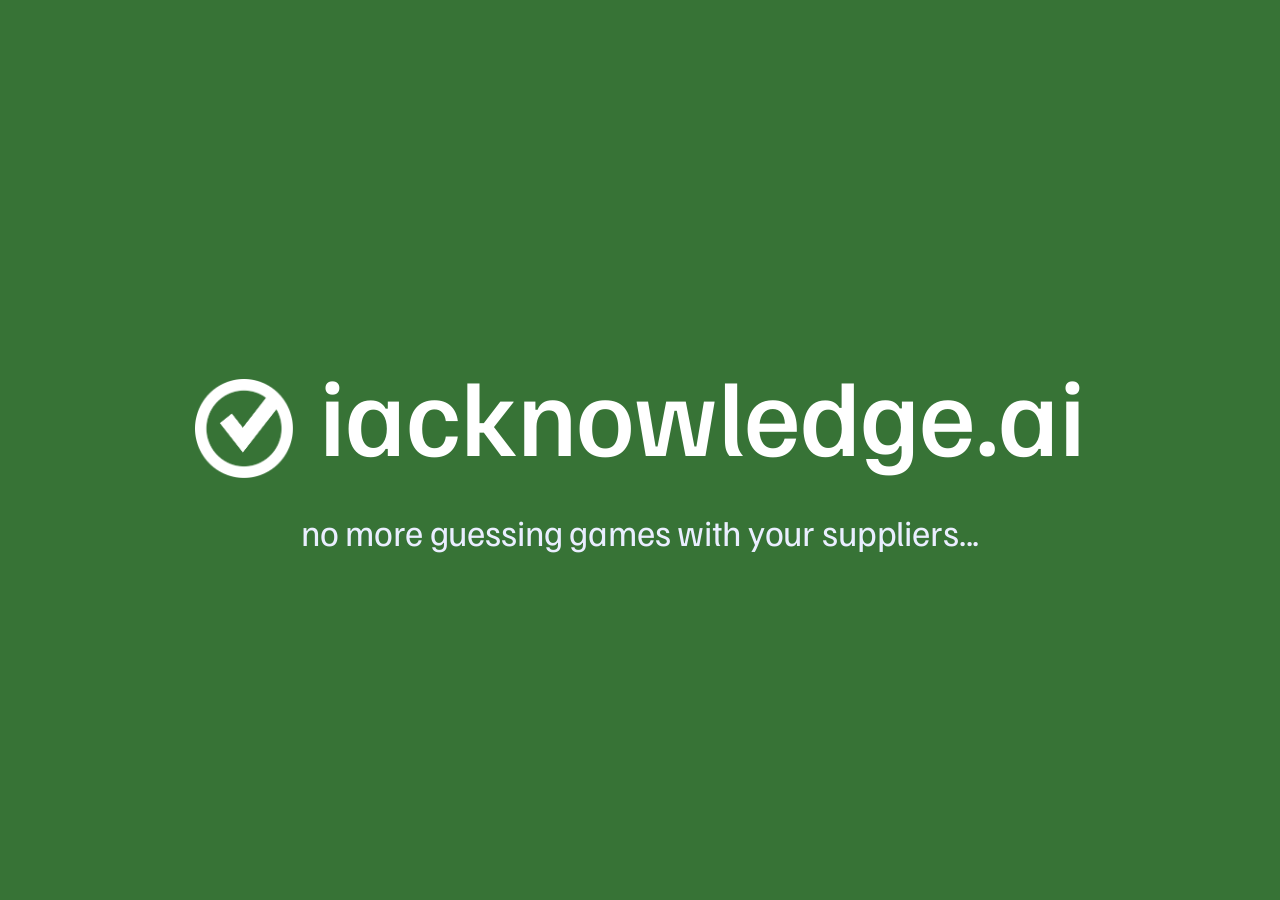
==== index.html @ 92c72c04 "init" ====
<!DOCTYPE html>
<html lang="en">
<head>
    <meta charset="UTF-8">
    <meta name="viewport" content="width=device-width, initial-scale=1.0">
    
    <!-- Favicon -->
    <link rel="icon" type="image/png" href="logo.png">
    <link rel="shortcut icon" type="image/png" href="logo.png">
    <link rel="apple-touch-icon" href="logo.png">
    
    <!-- Primary Meta Tags -->
    <title>iacknowledge.ai - No More Guessing Games With Your Suppliers</title>
    <meta name="title" content="iacknowledge.ai - No More Guessing Games With Your Suppliers">
    <meta name="description" content="iacknowledge.ai helps you eliminate guesswork in supplier communications. Get clear, reliable acknowledgments and streamline your supply chain management.">
    <meta name="keywords" content="supplier management, supply chain, acknowledgment, supplier communication, business automation, supply chain software">
    <meta name="author" content="iacknowledge.ai">
    <meta name="robots" content="index, follow">
    <meta name="language" content="English">
    <meta name="theme-color" content="#377336">
    
    <!-- Open Graph / Facebook -->
    <meta property="og:type" content="website">
    <meta property="og:url" content="https://iacknowledge.ai/">
    <meta property="og:title" content="iacknowledge.ai - No More Guessing Games With Your Suppliers">
    <meta property="og:description" content="iacknowledge.ai helps you eliminate guesswork in supplier communications. Get clear, reliable acknowledgments and streamline your supply chain management.">
    <meta property="og:image" content="https://iacknowledge.ai/logo.png">
    <meta property="og:image:width" content="1200">
    <meta property="og:image:height" content="630">
    <meta property="og:image:alt" content="iacknowledge.ai Logo">
    <meta property="og:site_name" content="iacknowledge.ai">
    
    <!-- Twitter -->
    <meta property="twitter:card" content="summary_large_image">
    <meta property="twitter:url" content="https://iacknowledge.ai/">
    <meta property="twitter:title" content="iacknowledge.ai - No More Guessing Games With Your Suppliers">
    <meta property="twitter:description" content="iacknowledge.ai helps you eliminate guesswork in supplier communications. Get clear, reliable acknowledgments and streamline your supply chain management.">
    <meta property="twitter:image" content="https://iacknowledge.ai/logo.png">
    <meta property="twitter:image:alt" content="iacknowledge.ai Logo">
    
    <!-- Canonical URL -->
    <link rel="canonical" href="https://iacknowledge.ai/">
    
    <!-- Preconnect for performance -->
    <link rel="preconnect" href="https://fonts.googleapis.com">
    <link rel="preconnect" href="https://fonts.gstatic.com" crossorigin>
    <link href="https://fonts.googleapis.com/css2?family=Familjen+Grotesk:wght@400;500;600;700&display=swap" rel="stylesheet">
    <style>
        * {
            margin: 0;
            padding: 0;
            box-sizing: border-box;
        }

        body {
            margin: 0;
            padding: 0;
            min-height: 100vh;
            background: #377336;
        }

        .container {
            min-height: 100vh;
            display: flex;
            flex-direction: column;
            justify-content: center;
            align-items: center;
            padding: 2rem;
            gap: 2rem;
        }

        .header-row {
            display: flex;
            align-items: center;
            justify-content: center;
            gap: clamp(1rem, 2vw, 2rem);
            flex-wrap: wrap;
        }

        .icon-container {
            width: clamp(66px, 7.7vw, 149px);
            height: clamp(66px, 7.7vw, 149px);
            display: flex;
            justify-content: center;
            align-items: center;
            flex-shrink: 0;
            margin-top: 2rem;
        }

        .icon-container img {
            width: 100%;
            height: 100%;
            object-fit: contain;
        }

        h1 {
            text-align: left;
            color: var(--Color-1, white);
            font-family: "Familjen Grotesk";
            font-weight: 500;
            line-height: 120%;
            letter-spacing: -3.254px;
            margin: 0;
            font-size: clamp(32px, 8.5vw, 162.68px);
            letter-spacing: clamp(-0.6px, -0.17vw, -3.254px);
            white-space: nowrap;
        }

        .description {
            text-align: center;
            color: #EAEEFF;
            font-family: "Familjen Grotesk";
            font-weight: 400;
            line-height: 120%;
            letter-spacing: -0.56px;
            margin: 0;
            font-size: clamp(14px, 2.8vw, 56px);
            letter-spacing: clamp(-0.14px, -0.028vw, -0.56px);
            white-space: nowrap;
            width: 100%;
            padding: 0 1rem;
        }

        /* Tablet adjustments */
        @media (max-width: 1024px) {
            .container {
                gap: 1.5rem;
                padding: 1.5rem;
            }

            .icon-container {
                width: clamp(66px, 6.6vw, 133px);
                height: clamp(66px, 6.6vw, 133px);
            }

            h1 {
                font-size: clamp(40px, 7vw, 140px);
            }

            .description {
                font-size: clamp(18px, 2.5vw, 48px);
                letter-spacing: clamp(-0.18px, -0.025vw, -0.48px);
            }
        }

        /* Mobile adjustments */
        @media (max-width: 768px) {
            .container {
                gap: 1.25rem;
                padding: 1rem;
            }

            .header-row {
                gap: 0.75rem;
            }

            .icon-container {
                width: clamp(77px, 11vw, 122px);
                height: clamp(77px, 11vw, 122px);
            }

            h1 {
                font-size: clamp(40px, 8vw, 120px);
                letter-spacing: clamp(-0.7px, -0.15vw, -2.5px);
            }

            .description {
                font-size: clamp(16px, 2.3vw, 36px);
                letter-spacing: clamp(-0.16px, -0.023vw, -0.36px);
            }
        }

        /* Small mobile */
        @media (max-width: 480px) {
            .container {
                gap: 1rem;
                padding: 0.75rem;
            }

            .header-row {
                gap: 0.5rem;
            }

            .icon-container {
                width: clamp(66px, 13.3vw, 99px);
                height: clamp(66px, 13.3vw, 99px);
            }

            h1 {
                font-size: clamp(36px, 7.5vw, 100px);
                letter-spacing: clamp(-0.6px, -0.13vw, -2px);
            }

            .description {
                font-size: clamp(14px, 2vw, 28px);
                letter-spacing: clamp(-0.14px, -0.02vw, -0.28px);
            }
        }

        /* Extra small mobile */
        @media (max-width: 360px) {
            .icon-container {
                width: clamp(55px, 15.5vw, 83px);
                height: clamp(55px, 15.5vw, 83px);
            }

            h1 {
                font-size: clamp(30px, 7vw, 80px);
                letter-spacing: clamp(-0.5px, -0.12vw, -1.8px);
            }

            .description {
                font-size: clamp(12px, 1.8vw, 24px);
                letter-spacing: clamp(-0.12px, -0.018vw, -0.24px);
            }
        }
    </style>
</head>
<body>
    <div class="container">
        <div class="header-row">
            <div class="icon-container">
                <img src="icon.png" alt="iacknowledge.ai icon">
            </div>
            <h1>iacknowledge.ai</h1>
        </div>
        <div class="description">no more guessing games with your suppliers...</div>
    </div>
</body>
</html>
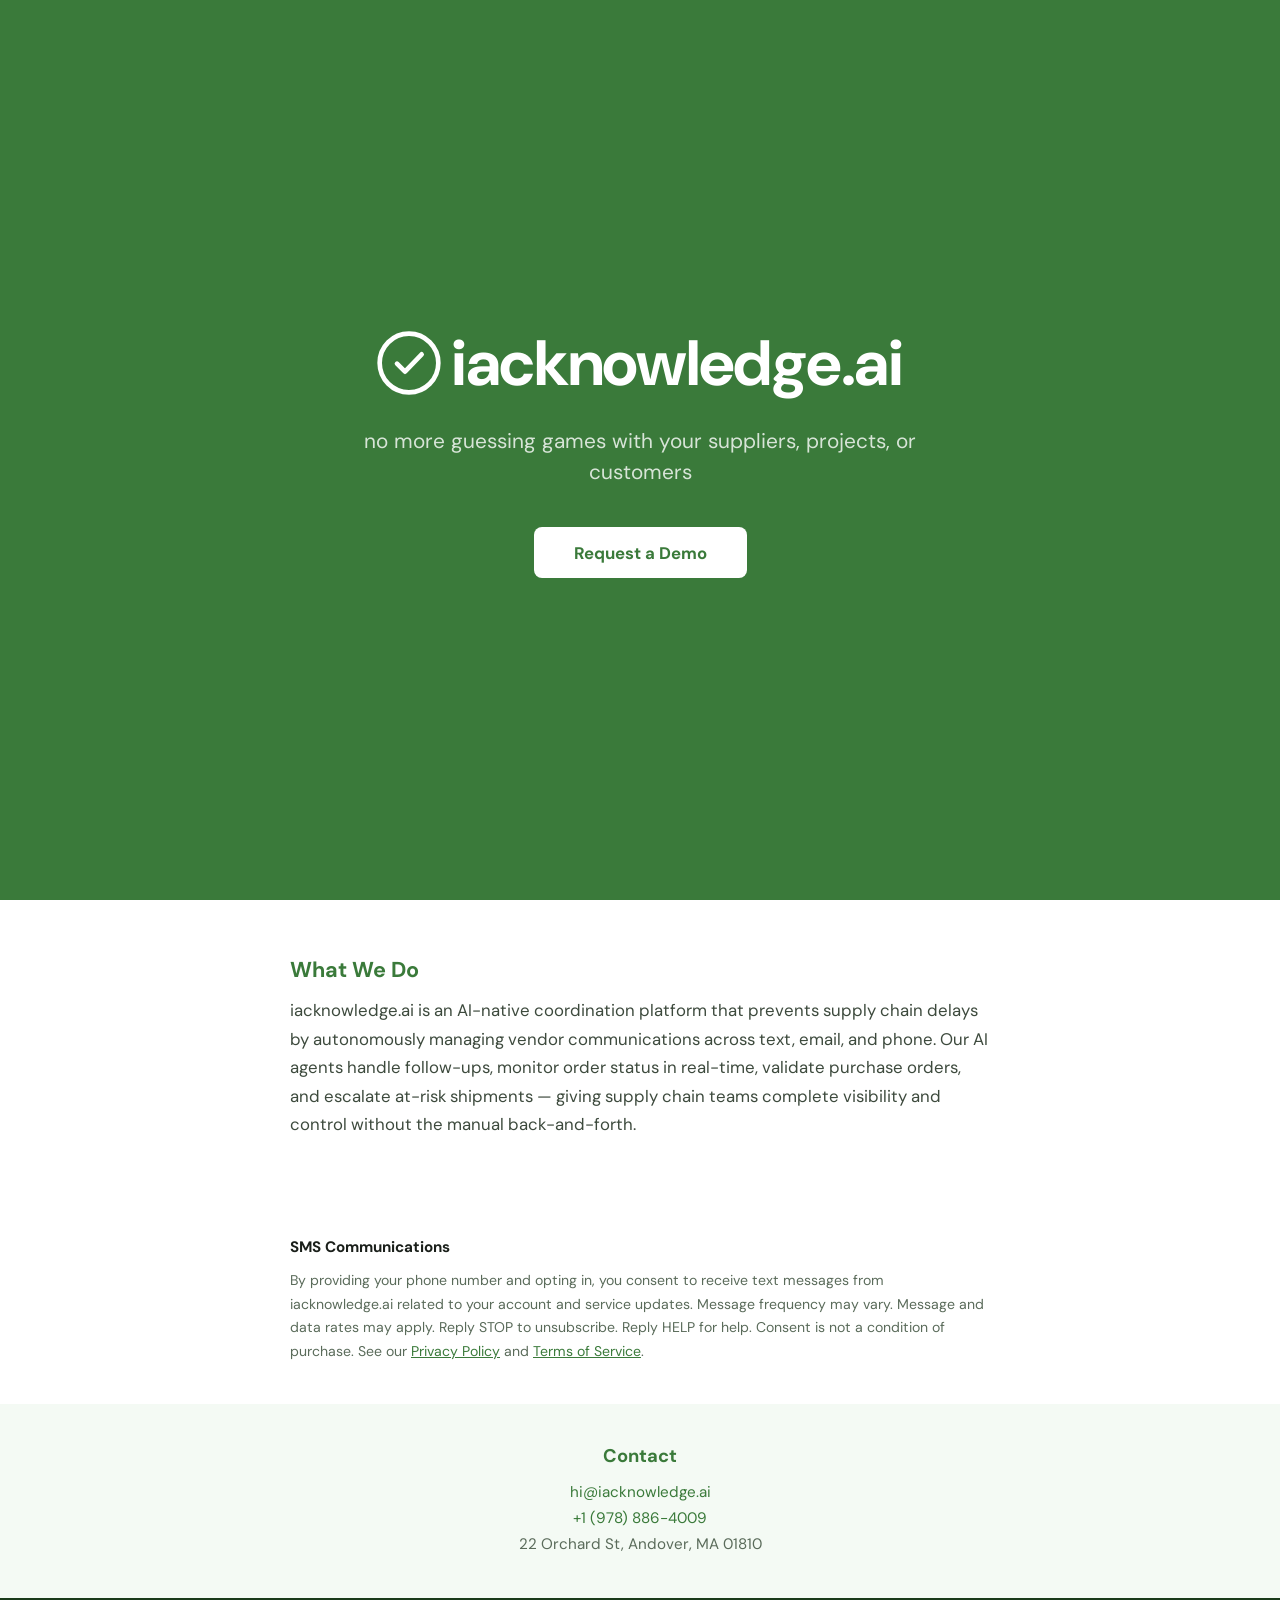
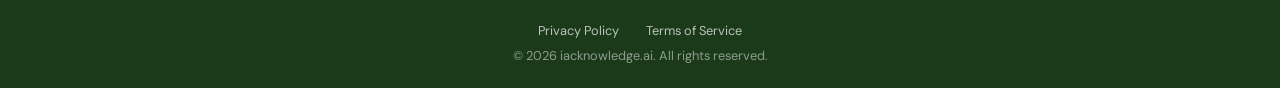
==== commit d60be9db: "Remove old logo and icon files, update index.html with new meta tags and styles, add privacy and ter" ====
--- a/index.html
+++ b/index.html
@@ -1,231 +1,53 @@
 <!DOCTYPE html>
 <html lang="en">
 <head>
-    <meta charset="UTF-8">
-    <meta name="viewport" content="width=device-width, initial-scale=1.0">
-    
-    <!-- Favicon -->
-    <link rel="icon" type="image/png" href="logo.png">
-    <link rel="shortcut icon" type="image/png" href="logo.png">
-    <link rel="apple-touch-icon" href="logo.png">
-    
-    <!-- Primary Meta Tags -->
-    <title>iacknowledge.ai - No More Guessing Games With Your Suppliers</title>
-    <meta name="title" content="iacknowledge.ai - No More Guessing Games With Your Suppliers">
-    <meta name="description" content="iacknowledge.ai helps you eliminate guesswork in supplier communications. Get clear, reliable acknowledgments and streamline your supply chain management.">
-    <meta name="keywords" content="supplier management, supply chain, acknowledgment, supplier communication, business automation, supply chain software">
-    <meta name="author" content="iacknowledge.ai">
-    <meta name="robots" content="index, follow">
-    <meta name="language" content="English">
-    <meta name="theme-color" content="#377336">
-    
-    <!-- Open Graph / Facebook -->
-    <meta property="og:type" content="website">
-    <meta property="og:url" content="https://iacknowledge.ai/">
-    <meta property="og:title" content="iacknowledge.ai - No More Guessing Games With Your Suppliers">
-    <meta property="og:description" content="iacknowledge.ai helps you eliminate guesswork in supplier communications. Get clear, reliable acknowledgments and streamline your supply chain management.">
-    <meta property="og:image" content="https://iacknowledge.ai/logo.png">
-    <meta property="og:image:width" content="1200">
-    <meta property="og:image:height" content="630">
-    <meta property="og:image:alt" content="iacknowledge.ai Logo">
-    <meta property="og:site_name" content="iacknowledge.ai">
-    
-    <!-- Twitter -->
-    <meta property="twitter:card" content="summary_large_image">
-    <meta property="twitter:url" content="https://iacknowledge.ai/">
-    <meta property="twitter:title" content="iacknowledge.ai - No More Guessing Games With Your Suppliers">
-    <meta property="twitter:description" content="iacknowledge.ai helps you eliminate guesswork in supplier communications. Get clear, reliable acknowledgments and streamline your supply chain management.">
-    <meta property="twitter:image" content="https://iacknowledge.ai/logo.png">
-    <meta property="twitter:image:alt" content="iacknowledge.ai Logo">
-    
-    <!-- Canonical URL -->
-    <link rel="canonical" href="https://iacknowledge.ai/">
-    
-    <!-- Preconnect for performance -->
-    <link rel="preconnect" href="https://fonts.googleapis.com">
-    <link rel="preconnect" href="https://fonts.gstatic.com" crossorigin>
-    <link href="https://fonts.googleapis.com/css2?family=Familjen+Grotesk:wght@400;500;600;700&display=swap" rel="stylesheet">
-    <style>
-        * {
-            margin: 0;
-            padding: 0;
-            box-sizing: border-box;
-        }
-
-        body {
-            margin: 0;
-            padding: 0;
-            min-height: 100vh;
-            background: #377336;
-        }
-
-        .container {
-            min-height: 100vh;
-            display: flex;
-            flex-direction: column;
-            justify-content: center;
-            align-items: center;
-            padding: 2rem;
-            gap: 2rem;
-        }
-
-        .header-row {
-            display: flex;
-            align-items: center;
-            justify-content: center;
-            gap: clamp(1rem, 2vw, 2rem);
-            flex-wrap: wrap;
-        }
-
-        .icon-container {
-            width: clamp(66px, 7.7vw, 149px);
-            height: clamp(66px, 7.7vw, 149px);
-            display: flex;
-            justify-content: center;
-            align-items: center;
-            flex-shrink: 0;
-            margin-top: 2rem;
-        }
-
-        .icon-container img {
-            width: 100%;
-            height: 100%;
-            object-fit: contain;
-        }
-
-        h1 {
-            text-align: left;
-            color: var(--Color-1, white);
-            font-family: "Familjen Grotesk";
-            font-weight: 500;
-            line-height: 120%;
-            letter-spacing: -3.254px;
-            margin: 0;
-            font-size: clamp(32px, 8.5vw, 162.68px);
-            letter-spacing: clamp(-0.6px, -0.17vw, -3.254px);
-            white-space: nowrap;
-        }
-
-        .description {
-            text-align: center;
-            color: #EAEEFF;
-            font-family: "Familjen Grotesk";
-            font-weight: 400;
-            line-height: 120%;
-            letter-spacing: -0.56px;
-            margin: 0;
-            font-size: clamp(14px, 2.8vw, 56px);
-            letter-spacing: clamp(-0.14px, -0.028vw, -0.56px);
-            white-space: nowrap;
-            width: 100%;
-            padding: 0 1rem;
-        }
-
-        /* Tablet adjustments */
-        @media (max-width: 1024px) {
-            .container {
-                gap: 1.5rem;
-                padding: 1.5rem;
-            }
-
-            .icon-container {
-                width: clamp(66px, 6.6vw, 133px);
-                height: clamp(66px, 6.6vw, 133px);
-            }
-
-            h1 {
-                font-size: clamp(40px, 7vw, 140px);
-            }
-
-            .description {
-                font-size: clamp(18px, 2.5vw, 48px);
-                letter-spacing: clamp(-0.18px, -0.025vw, -0.48px);
-            }
-        }
-
-        /* Mobile adjustments */
-        @media (max-width: 768px) {
-            .container {
-                gap: 1.25rem;
-                padding: 1rem;
-            }
-
-            .header-row {
-                gap: 0.75rem;
-            }
-
-            .icon-container {
-                width: clamp(77px, 11vw, 122px);
-                height: clamp(77px, 11vw, 122px);
-            }
-
-            h1 {
-                font-size: clamp(40px, 8vw, 120px);
-                letter-spacing: clamp(-0.7px, -0.15vw, -2.5px);
-            }
-
-            .description {
-                font-size: clamp(16px, 2.3vw, 36px);
-                letter-spacing: clamp(-0.16px, -0.023vw, -0.36px);
-            }
-        }
-
-        /* Small mobile */
-        @media (max-width: 480px) {
-            .container {
-                gap: 1rem;
-                padding: 0.75rem;
-            }
-
-            .header-row {
-                gap: 0.5rem;
-            }
-
-            .icon-container {
-                width: clamp(66px, 13.3vw, 99px);
-                height: clamp(66px, 13.3vw, 99px);
-            }
-
-            h1 {
-                font-size: clamp(36px, 7.5vw, 100px);
-                letter-spacing: clamp(-0.6px, -0.13vw, -2px);
-            }
-
-            .description {
-                font-size: clamp(14px, 2vw, 28px);
-                letter-spacing: clamp(-0.14px, -0.02vw, -0.28px);
-            }
-        }
-
-        /* Extra small mobile */
-        @media (max-width: 360px) {
-            .icon-container {
-                width: clamp(55px, 15.5vw, 83px);
-                height: clamp(55px, 15.5vw, 83px);
-            }
-
-            h1 {
-                font-size: clamp(30px, 7vw, 80px);
-                letter-spacing: clamp(-0.5px, -0.12vw, -1.8px);
-            }
-
-            .description {
-                font-size: clamp(12px, 1.8vw, 24px);
-                letter-spacing: clamp(-0.12px, -0.018vw, -0.24px);
-            }
-        }
-    </style>
+<meta charset="UTF-8">
+<meta name="viewport" content="width=device-width, initial-scale=1.0">
+<title>iacknowledge.ai — AI-Native Supply Chain Coordination</title>
+<link href="https://fonts.googleapis.com/css2?family=DM+Sans:wght@400;500;600;700&display=swap" rel="stylesheet">
+<link rel="stylesheet" href="styles.css">
 </head>
 <body>
-    <div class="container">
-        <div class="header-row">
-            <div class="icon-container">
-                <img src="icon.png" alt="iacknowledge.ai icon">
-            </div>
-            <h1>iacknowledge.ai</h1>
-        </div>
-        <div class="description">no more guessing games with your suppliers...</div>
-    </div>
+
+<section class="hero">
+  <div class="logo">
+    <svg viewBox="0 0 48 48" fill="none"><circle cx="24" cy="24" r="22" stroke="currentColor" stroke-width="3.5"/><path d="M15 24.5l6 6 12.5-13" stroke="currentColor" stroke-width="3.5" stroke-linecap="round" stroke-linejoin="round"/></svg>
+    iacknowledge.ai
+  </div>
+  <p class="tagline">no more guessing games with your suppliers, projects, or customers</p>
+  <a href="mailto:hi@iacknowledge.ai?subject=Demo%20Request" class="cta">Request a Demo</a>
+</section>
+
+<section class="about">
+  <div class="about-inner">
+    <h2>What We Do</h2>
+    <p>iacknowledge.ai is an AI-native coordination platform that prevents supply chain delays by autonomously managing vendor communications across text, email, and phone. Our AI agents handle follow-ups, monitor order status in real-time, validate purchase orders, and escalate at-risk shipments — giving supply chain teams complete visibility and control without the manual back-and-forth.</p>
+  </div>
+</section>
+
+<section class="sms">
+  <div class="sms-inner">
+    <h3>SMS Communications</h3>
+    <p>By providing your phone number and opting in, you consent to receive text messages from iacknowledge.ai related to your account and service updates. Message frequency may vary. Message and data rates may apply. Reply STOP to unsubscribe. Reply HELP for help. Consent is not a condition of purchase. See our <a href="privacy.html">Privacy Policy</a> and <a href="terms.html">Terms of Service</a>.</p>
+  </div>
+</section>
+
+<section class="contact">
+  <h2>Contact</h2>
+  <p>
+    <a href="mailto:hi@iacknowledge.ai">hi@iacknowledge.ai</a><br>
+    <a href="tel:+19788864009">+1 (978) 886-4009</a><br>
+    22 Orchard St, Andover, MA 01810
+  </p>
+</section>
+
+<footer>
+  <div class="footer-links">
+    <a href="privacy.html">Privacy Policy</a>
+    <a href="terms.html">Terms of Service</a>
+  </div>
+  &copy; 2026 iacknowledge.ai. All rights reserved.
+</footer>
+
 </body>
 </html>
-
--- a/styles.css
+++ b/styles.css
@@ -0,0 +1,109 @@
+* { margin: 0; padding: 0; box-sizing: border-box; }
+body { font-family: 'DM Sans', sans-serif; color: #fff; background: #3a7a3a; }
+
+/* ── HERO ── */
+.hero {
+  min-height: 100vh;
+  display: flex;
+  flex-direction: column;
+  align-items: center;
+  justify-content: center;
+  text-align: center;
+  padding: 2rem;
+}
+.logo {
+  display: flex;
+  align-items: center;
+  gap: 0.6rem;
+  font-size: clamp(2.5rem, 6vw, 4rem);
+  font-weight: 700;
+  letter-spacing: -0.02em;
+  margin-bottom: 1.25rem;
+}
+.logo svg { width: 1em; height: 1em; }
+.tagline {
+  font-size: clamp(1rem, 2.5vw, 1.3rem);
+  font-weight: 400;
+  opacity: 0.8;
+  max-width: 580px;
+  line-height: 1.5;
+  margin-bottom: 2.5rem;
+}
+.cta {
+  display: inline-block;
+  background: #fff;
+  color: #3a7a3a;
+  padding: 0.9rem 2.5rem;
+  border-radius: 8px;
+  font-weight: 700;
+  font-size: 1.05rem;
+  text-decoration: none;
+  transition: transform 0.15s, box-shadow 0.15s;
+}
+.cta:hover { transform: translateY(-2px); box-shadow: 0 6px 24px rgba(0,0,0,0.15); }
+
+/* ── ABOUT ── */
+.about {
+  background: #fff;
+  color: #1a1f1a;
+  padding: 3.5rem 2rem;
+}
+.about-inner { max-width: 700px; margin: 0 auto; }
+.about h2 { font-size: 1.35rem; font-weight: 700; margin-bottom: 0.75rem; color: #3a7a3a; }
+.about p { font-size: 1.05rem; line-height: 1.7; color: #3d4a3d; }
+
+/* ── CONTACT ── */
+.contact { background: #f4faf4; color: #1a1f1a; padding: 2.5rem 2rem; text-align: center; }
+.contact h2 { font-size: 1.15rem; font-weight: 700; margin-bottom: 0.75rem; color: #3a7a3a; }
+.contact p { font-size: 0.95rem; color: #5a6b5a; line-height: 1.7; }
+.contact a { color: #3a7a3a; text-decoration: none; }
+.contact a:hover { text-decoration: underline; }
+
+/* ── SMS ── */
+.sms { background: #fff; padding: 2.5rem 2rem; }
+.sms-inner { max-width: 700px; margin: 0 auto; font-size: 0.88rem; color: #5a6b5a; line-height: 1.7; }
+.sms-inner h3 { font-size: 0.95rem; color: #1a1f1a; margin-bottom: 0.5rem; }
+.sms-inner a { color: #3a7a3a; }
+
+/* ── FOOTER ── */
+footer { background: #1a3a1a; color: rgba(255,255,255,0.5); padding: 1.5rem 2rem; text-align: center; font-size: 0.8rem; }
+footer a { color: rgba(255,255,255,0.7); text-decoration: none; margin: 0 0.75rem; }
+footer a:hover { color: #fff; }
+.footer-links { margin-bottom: 0.5rem; }
+
+/* ── POLICY PAGES ── */
+.policy-page {
+  background: #fff;
+  color: #1a1f1a;
+  min-height: calc(100vh - 60px);
+  padding: 3rem 2rem;
+}
+.policy-inner { max-width: 700px; margin: 0 auto; }
+.policy-inner h1 { font-size: 1.6rem; margin-bottom: 0.25rem; }
+.policy-inner .date { font-size: 0.85rem; color: #5a6b5a; margin-bottom: 1.75rem; }
+.policy-inner h2 { font-size: 1.05rem; margin-top: 1.5rem; margin-bottom: 0.4rem; color: #3a7a3a; }
+.policy-inner h3 { font-size: 0.95rem; margin-top: 1.25rem; margin-bottom: 0.3rem; color: #2a5a2a; }
+.policy-inner p { font-size: 0.92rem; color: #3d4a3d; line-height: 1.7; margin-bottom: 0.6rem; }
+.policy-inner ul { font-size: 0.92rem; color: #3d4a3d; line-height: 1.7; margin: 0.5rem 0 0.75rem 1.5rem; }
+.policy-inner li { margin-bottom: 0.3rem; }
+.policy-inner a { color: #3a7a3a; }
+.back-link { display: inline-block; margin: 1.5rem 0; color: #3a7a3a; font-weight: 600; text-decoration: none; }
+.back-link:hover { text-decoration: underline; }
+
+/* ── DISCLOSURE BOXES ── */
+.disclosure-box {
+  border-radius: 8px;
+  padding: 1.5rem;
+  margin: 1.5rem 0;
+}
+.disclosure-box h2 { margin-top: 0; }
+.disclosure-box p:last-child,
+.disclosure-box ul:last-child { margin-bottom: 0; }
+.disclosure-box.blue {
+  border: 2px solid rgba(59, 130, 246, 0.2);
+  background: rgba(59, 130, 246, 0.05);
+}
+.disclosure-box.green {
+  border: 2px solid rgba(58, 122, 58, 0.2);
+  background: rgba(58, 122, 58, 0.05);
+}
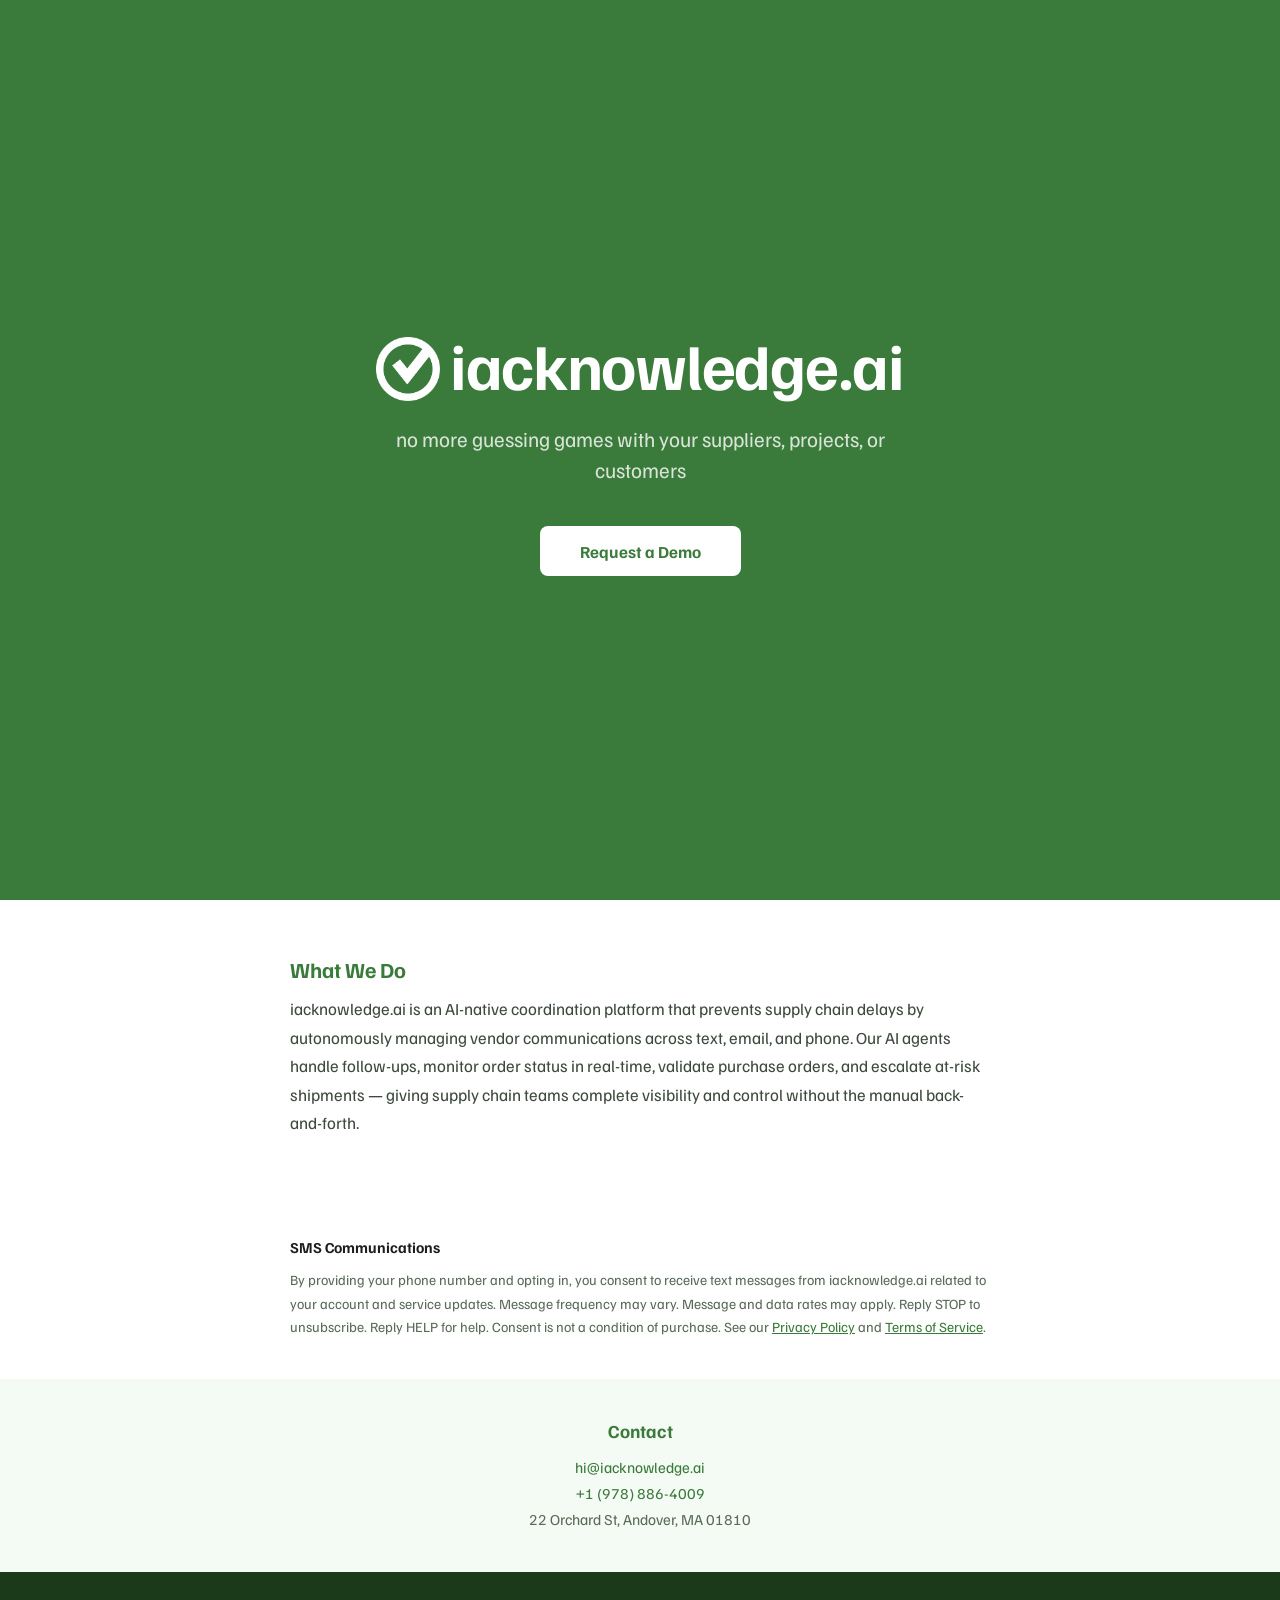
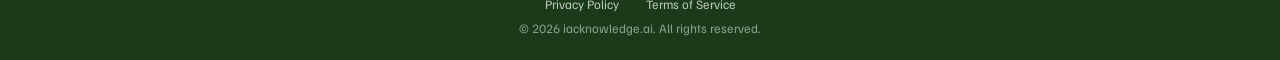
==== commit b8a32db7: "Replace SVG logo with icon.png, add favicon, and update title Swap inline SVG checkmark for icon.png" ====
--- a/index.html
+++ b/index.html
@@ -3,15 +3,17 @@
 <head>
 <meta charset="UTF-8">
 <meta name="viewport" content="width=device-width, initial-scale=1.0">
-<title>iacknowledge.ai — AI-Native Supply Chain Coordination</title>
-<link href="https://fonts.googleapis.com/css2?family=DM+Sans:wght@400;500;600;700&display=swap" rel="stylesheet">
+<title>iacknowledge.ai</title>
+<link rel="icon" href="favicon.ico">
+<link rel="icon" type="image/png" href="icon.png">
+<link href="https://fonts.googleapis.com/css2?family=Familjen+Grotesk:wght@400;500;600;700&display=swap" rel="stylesheet">
 <link rel="stylesheet" href="styles.css">
 </head>
 <body>
 
 <section class="hero">
   <div class="logo">
-    <svg viewBox="0 0 48 48" fill="none"><circle cx="24" cy="24" r="22" stroke="currentColor" stroke-width="3.5"/><path d="M15 24.5l6 6 12.5-13" stroke="currentColor" stroke-width="3.5" stroke-linecap="round" stroke-linejoin="round"/></svg>
+    <img src="icon.png" alt="iacknowledge.ai logo">
     iacknowledge.ai
   </div>
   <p class="tagline">no more guessing games with your suppliers, projects, or customers</p>
--- a/styles.css
+++ b/styles.css
@@ -1,5 +1,5 @@
 * { margin: 0; padding: 0; box-sizing: border-box; }
-body { font-family: 'DM Sans', sans-serif; color: #fff; background: #3a7a3a; }
+body { font-family: 'Familjen Grotesk', sans-serif; color: #fff; background: #3a7a3a; }
 
 /* ── HERO ── */
 .hero {
@@ -20,7 +20,7 @@
   letter-spacing: -0.02em;
   margin-bottom: 1.25rem;
 }
-.logo svg { width: 1em; height: 1em; }
+.logo img { width: 1em; height: 1em; position: relative; top: 0.08em; }
 .tagline {
   font-size: clamp(1rem, 2.5vw, 1.3rem);
   font-weight: 400;
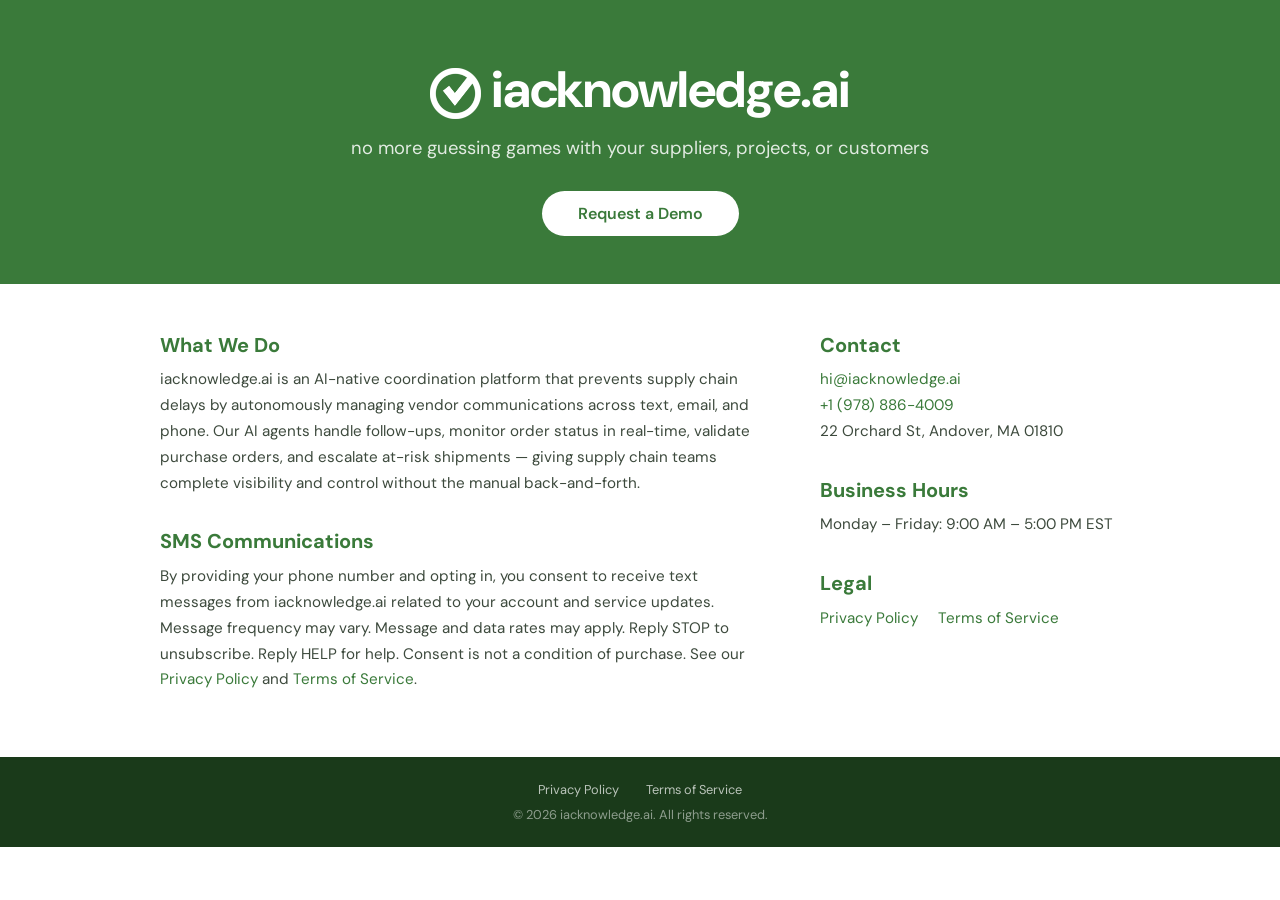
==== commit c71fa238: "Redesign homepage with compact hero and two-column layout Content is now visible above the fold: com" ====
--- a/index.html
+++ b/index.html
@@ -6,7 +6,7 @@
 <title>iacknowledge.ai</title>
 <link rel="icon" href="favicon.ico">
 <link rel="icon" type="image/png" href="icon.png">
-<link href="https://fonts.googleapis.com/css2?family=Familjen+Grotesk:wght@400;500;600;700&display=swap" rel="stylesheet">
+<link href="https://fonts.googleapis.com/css2?family=DM+Sans:wght@400;500;600;700&display=swap" rel="stylesheet">
 <link rel="stylesheet" href="styles.css">
 </head>
 <body>
@@ -20,27 +20,40 @@
   <a href="mailto:hi@iacknowledge.ai?subject=Demo%20Request" class="cta">Request a Demo</a>
 </section>
 
-<section class="about">
-  <div class="about-inner">
-    <h2>What We Do</h2>
-    <p>iacknowledge.ai is an AI-native coordination platform that prevents supply chain delays by autonomously managing vendor communications across text, email, and phone. Our AI agents handle follow-ups, monitor order status in real-time, validate purchase orders, and escalate at-risk shipments — giving supply chain teams complete visibility and control without the manual back-and-forth.</p>
+<section class="content">
+  <div class="content-grid">
+    <div class="content-left">
+      <div class="content-block">
+        <h2>What We Do</h2>
+        <p>iacknowledge.ai is an AI-native coordination platform that prevents supply chain delays by autonomously managing vendor communications across text, email, and phone. Our AI agents handle follow-ups, monitor order status in real-time, validate purchase orders, and escalate at-risk shipments — giving supply chain teams complete visibility and control without the manual back-and-forth.</p>
+      </div>
+      <div class="content-block">
+        <h2>SMS Communications</h2>
+        <p>By providing your phone number and opting in, you consent to receive text messages from iacknowledge.ai related to your account and service updates. Message frequency may vary. Message and data rates may apply. Reply STOP to unsubscribe. Reply HELP for help. Consent is not a condition of purchase. See our <a href="privacy.html">Privacy Policy</a> and <a href="terms.html">Terms of Service</a>.</p>
+      </div>
+    </div>
+    <div class="content-right">
+      <div class="content-block">
+        <h2>Contact</h2>
+        <p>
+          <a href="mailto:hi@iacknowledge.ai">hi@iacknowledge.ai</a><br>
+          <a href="tel:+19788864009">+1 (978) 886-4009</a><br>
+          22 Orchard St, Andover, MA 01810
+        </p>
+      </div>
+      <div class="content-block">
+        <h2>Business Hours</h2>
+        <p>Monday – Friday: 9:00 AM – 5:00 PM EST</p>
+      </div>
+      <div class="content-block">
+        <h2>Legal</h2>
+        <p class="legal-links">
+          <a href="privacy.html">Privacy Policy</a>
+          <a href="terms.html">Terms of Service</a>
+        </p>
+      </div>
+    </div>
   </div>
-</section>
-
-<section class="sms">
-  <div class="sms-inner">
-    <h3>SMS Communications</h3>
-    <p>By providing your phone number and opting in, you consent to receive text messages from iacknowledge.ai related to your account and service updates. Message frequency may vary. Message and data rates may apply. Reply STOP to unsubscribe. Reply HELP for help. Consent is not a condition of purchase. See our <a href="privacy.html">Privacy Policy</a> and <a href="terms.html">Terms of Service</a>.</p>
-  </div>
-</section>
-
-<section class="contact">
-  <h2>Contact</h2>
-  <p>
-    <a href="mailto:hi@iacknowledge.ai">hi@iacknowledge.ai</a><br>
-    <a href="tel:+19788864009">+1 (978) 886-4009</a><br>
-    22 Orchard St, Andover, MA 01810
-  </p>
 </section>
 
 <footer>
--- a/styles.css
+++ b/styles.css
@@ -1,75 +1,113 @@
 * { margin: 0; padding: 0; box-sizing: border-box; }
-body { font-family: 'Familjen Grotesk', sans-serif; color: #fff; background: #3a7a3a; }
+body { font-family: 'DM Sans', sans-serif; color: #fff; background: #fff; }
 
 /* ── HERO ── */
 .hero {
-  min-height: 100vh;
+  background: #3a7a3a;
   display: flex;
   flex-direction: column;
   align-items: center;
   justify-content: center;
   text-align: center;
-  padding: 2rem;
+  padding: 3.5rem 2rem 3rem;
 }
 .logo {
   display: flex;
   align-items: center;
   gap: 0.6rem;
-  font-size: clamp(2.5rem, 6vw, 4rem);
+  font-size: clamp(2.2rem, 5vw, 3.2rem);
   font-weight: 700;
   letter-spacing: -0.02em;
-  margin-bottom: 1.25rem;
+  margin-bottom: 0.75rem;
 }
 .logo img { width: 1em; height: 1em; position: relative; top: 0.08em; }
 .tagline {
-  font-size: clamp(1rem, 2.5vw, 1.3rem);
+  font-size: clamp(0.95rem, 2vw, 1.15rem);
   font-weight: 400;
-  opacity: 0.8;
+  opacity: 0.85;
   max-width: 580px;
   line-height: 1.5;
-  margin-bottom: 2.5rem;
+  margin-bottom: 1.75rem;
 }
 .cta {
   display: inline-block;
   background: #fff;
   color: #3a7a3a;
-  padding: 0.9rem 2.5rem;
-  border-radius: 8px;
-  font-weight: 700;
-  font-size: 1.05rem;
+  padding: 0.75rem 2.25rem;
+  border-radius: 50px;
+  font-weight: 600;
+  font-size: 1rem;
   text-decoration: none;
   transition: transform 0.15s, box-shadow 0.15s;
 }
 .cta:hover { transform: translateY(-2px); box-shadow: 0 6px 24px rgba(0,0,0,0.15); }
 
-/* ── ABOUT ── */
-.about {
+/* ── CONTENT GRID ── */
+.content {
   background: #fff;
   color: #1a1f1a;
-  padding: 3.5rem 2rem;
+  padding: 3rem 2rem 4rem;
 }
-.about-inner { max-width: 700px; margin: 0 auto; }
-.about h2 { font-size: 1.35rem; font-weight: 700; margin-bottom: 0.75rem; color: #3a7a3a; }
-.about p { font-size: 1.05rem; line-height: 1.7; color: #3d4a3d; }
-
-/* ── CONTACT ── */
-.contact { background: #f4faf4; color: #1a1f1a; padding: 2.5rem 2rem; text-align: center; }
-.contact h2 { font-size: 1.15rem; font-weight: 700; margin-bottom: 0.75rem; color: #3a7a3a; }
-.contact p { font-size: 0.95rem; color: #5a6b5a; line-height: 1.7; }
-.contact a { color: #3a7a3a; text-decoration: none; }
-.contact a:hover { text-decoration: underline; }
-
-/* ── SMS ── */
-.sms { background: #fff; padding: 2.5rem 2rem; }
-.sms-inner { max-width: 700px; margin: 0 auto; font-size: 0.88rem; color: #5a6b5a; line-height: 1.7; }
-.sms-inner h3 { font-size: 0.95rem; color: #1a1f1a; margin-bottom: 0.5rem; }
-.sms-inner a { color: #3a7a3a; }
+.content-grid {
+  max-width: 960px;
+  margin: 0 auto;
+  display: flex;
+  gap: 4rem;
+}
+.content-left {
+  flex: 1;
+}
+.content-right {
+  flex: 0 0 300px;
+}
+.content-block {
+  margin-bottom: 2rem;
+}
+.content-block:last-child {
+  margin-bottom: 0;
+}
+.content-block h2 {
+  font-size: 1.25rem;
+  font-weight: 700;
+  color: #3a7a3a;
+  margin-bottom: 0.6rem;
+}
+.content-block p {
+  font-size: 0.95rem;
+  line-height: 1.7;
+  color: #3d4a3d;
+}
+.content-block a {
+  color: #3a7a3a;
+  text-decoration: none;
+}
+.content-block a:hover {
+  text-decoration: underline;
+}
+.legal-links {
+  display: flex;
+  gap: 1.25rem;
+}
 
 /* ── FOOTER ── */
 footer { background: #1a3a1a; color: rgba(255,255,255,0.5); padding: 1.5rem 2rem; text-align: center; font-size: 0.8rem; }
 footer a { color: rgba(255,255,255,0.7); text-decoration: none; margin: 0 0.75rem; }
 footer a:hover { color: #fff; }
 .footer-links { margin-bottom: 0.5rem; }
+
+/* ── RESPONSIVE ── */
+@media (max-width: 680px) {
+  .content-grid {
+    flex-direction: column;
+    gap: 0;
+  }
+  .content-right {
+    flex: 1;
+  }
+  .content-block {
+    margin-bottom: 1.75rem;
+  }
+}
 
 /* ── POLICY PAGES ── */
 .policy-page {
